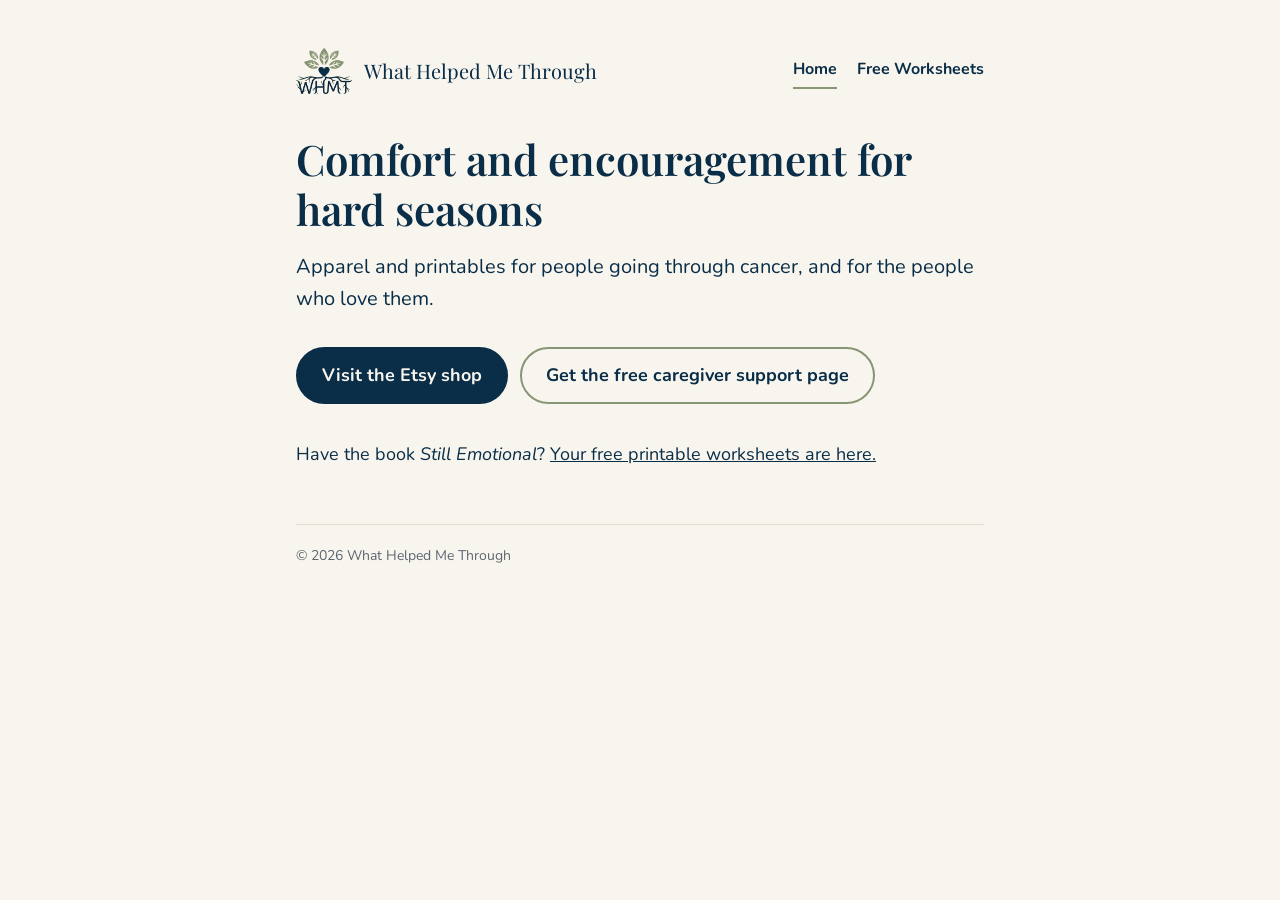
==== index.html @ 2ee6a208 "First version of the WHMT site: home, worksheets page, 404 Co-Authored-By: Claude Opus 5.5 <noreply@" ====
<!doctype html>
<html lang="en">
<head>
  <meta charset="utf-8">
  <meta name="viewport" content="width=device-width, initial-scale=1">
  <title>What Helped Me Through</title>
  <meta name="description" content="Apparel and printables for people going through cancer, and for the people who love them.">
  <link rel="icon" type="image/png" href="/assets/favicon.png">
  <link rel="apple-touch-icon" href="/assets/apple-touch-icon.png">
  <link rel="preconnect" href="https://fonts.googleapis.com">
  <link rel="preconnect" href="https://fonts.gstatic.com" crossorigin>
  <link href="https://fonts.googleapis.com/css2?family=Nunito:wght@400;700&family=Playfair+Display:wght@600&display=swap" rel="stylesheet">
  <link rel="stylesheet" href="/assets/style.css">
</head>
<body>
  <main class="wrap">
    <header class="site-header">
      <a class="brand" href="/">
        <img src="/assets/whmt-icon.png" alt="What Helped Me Through logo">
        <span>What Helped Me Through</span>
      </a>
      <nav class="site-nav" aria-label="Main">
        <a href="/" aria-current="page">Home</a>
        <a href="/worksheets/">Free Worksheets</a>
      </nav>
    </header>

    <h1>Comfort and encouragement for hard seasons</h1>
    <p class="lead">Apparel and printables for people going through cancer, and for the people who love them.</p>

    <div class="buttons">
      <a class="btn" href="https://www.etsy.com/shop/WhatHelpedMeThrough">Visit the Etsy shop</a>
      <a class="btn secondary" href="https://what-helped-me-through-dhsedz.subscribepage.io">Get the free caregiver support page</a>
    </div>

    <p>Have the book <em>Still Emotional</em>? <a href="/worksheets/">Your free printable worksheets are here.</a></p>

    <footer>
      &copy; 2026 What Helped Me Through
    </footer>
  </main>
</body>
</html>
---- assets/style.css ----
:root {
  --navy: #0A2E48;
  --sage: #889674;
  --sage-light: #C3CEAB;
  --cream: #F8F5EE;
  --paper: #FFFFFF;
  --gray: #5B6670;
  --line: #E4DED1;
}

* { box-sizing: border-box; }

html { -webkit-text-size-adjust: 100%; }

body {
  margin: 0;
  background: var(--cream);
  color: var(--navy);
  font-family: "Nunito", system-ui, -apple-system, "Segoe UI", sans-serif;
  font-size: 18px;
  line-height: 1.6;
}

a { color: var(--navy); }

.wrap {
  max-width: 720px;
  margin: 0 auto;
  padding: 48px 16px 32px;
}

.site-header {
  display: flex;
  align-items: center;
  justify-content: space-between;
  flex-wrap: wrap;
  gap: 12px 24px;
  margin-bottom: 40px;
}
.brand {
  display: flex;
  align-items: center;
  gap: 12px;
  text-decoration: none;
}
.site-nav { display: flex; gap: 20px; }
.site-nav a {
  font-weight: 700;
  font-size: 16px;
  text-decoration: none;
  padding: 4px 0;
  border-bottom: 2px solid transparent;
}
.site-nav a:hover, .site-nav a:focus-visible { border-bottom-color: var(--sage-light); }
.site-nav a[aria-current="page"] { border-bottom-color: var(--sage); }
.brand img { width: 56px; height: auto; }
.brand span {
  font-family: "Playfair Display", Georgia, serif;
  font-size: 20px;
}

h1 {
  font-family: "Playfair Display", Georgia, serif;
  font-weight: 600;
  font-size: clamp(30px, 6vw, 42px);
  line-height: 1.2;
  margin: 0 0 16px;
}

.eyebrow {
  font-size: 14px;
  font-weight: 700;
  letter-spacing: 0.12em;
  text-transform: uppercase;
  color: var(--sage);
  margin: 0 0 8px;
}

.lead { font-size: 20px; margin: 0 0 28px; }

.card {
  background: var(--paper);
  border: 1px solid var(--line);
  border-radius: 16px;
  padding: 28px;
  display: flex;
  gap: 28px;
  align-items: center;
}
.card img.cover {
  width: 140px;
  height: auto;
  border-radius: 4px;
  box-shadow: 0 4px 14px rgba(10, 46, 72, 0.18);
  flex-shrink: 0;
}

.btn {
  display: inline-block;
  background: var(--navy);
  color: var(--cream);
  text-decoration: none;
  font-weight: 700;
  padding: 12px 24px;
  border: 2px solid var(--navy);
  border-radius: 999px;
  margin: 4px 0;
}
.btn:hover, .btn:focus-visible { background: #133F60; }
.btn.secondary {
  background: transparent;
  color: var(--navy);
  border: 2px solid var(--sage);
}
.btn.secondary:hover, .btn.secondary:focus-visible { background: var(--sage-light); }

.small { font-size: 15px; color: var(--gray); margin: 12px 0 0; }

.note {
  margin-top: 32px;
  padding: 16px 20px;
  border-left: 4px solid var(--sage-light);
  font-size: 16px;
  color: var(--gray);
}

.buttons { display: flex; flex-wrap: wrap; gap: 12px; margin: 8px 0 32px; }

footer {
  margin-top: 56px;
  padding-top: 20px;
  border-top: 1px solid var(--line);
  font-size: 14px;
  color: var(--gray);
}

@media (max-width: 560px) {
  .wrap { padding-top: 32px; }
  .card { flex-direction: column; text-align: center; padding: 24px 16px; }
  .card img.cover { width: 120px; }
}
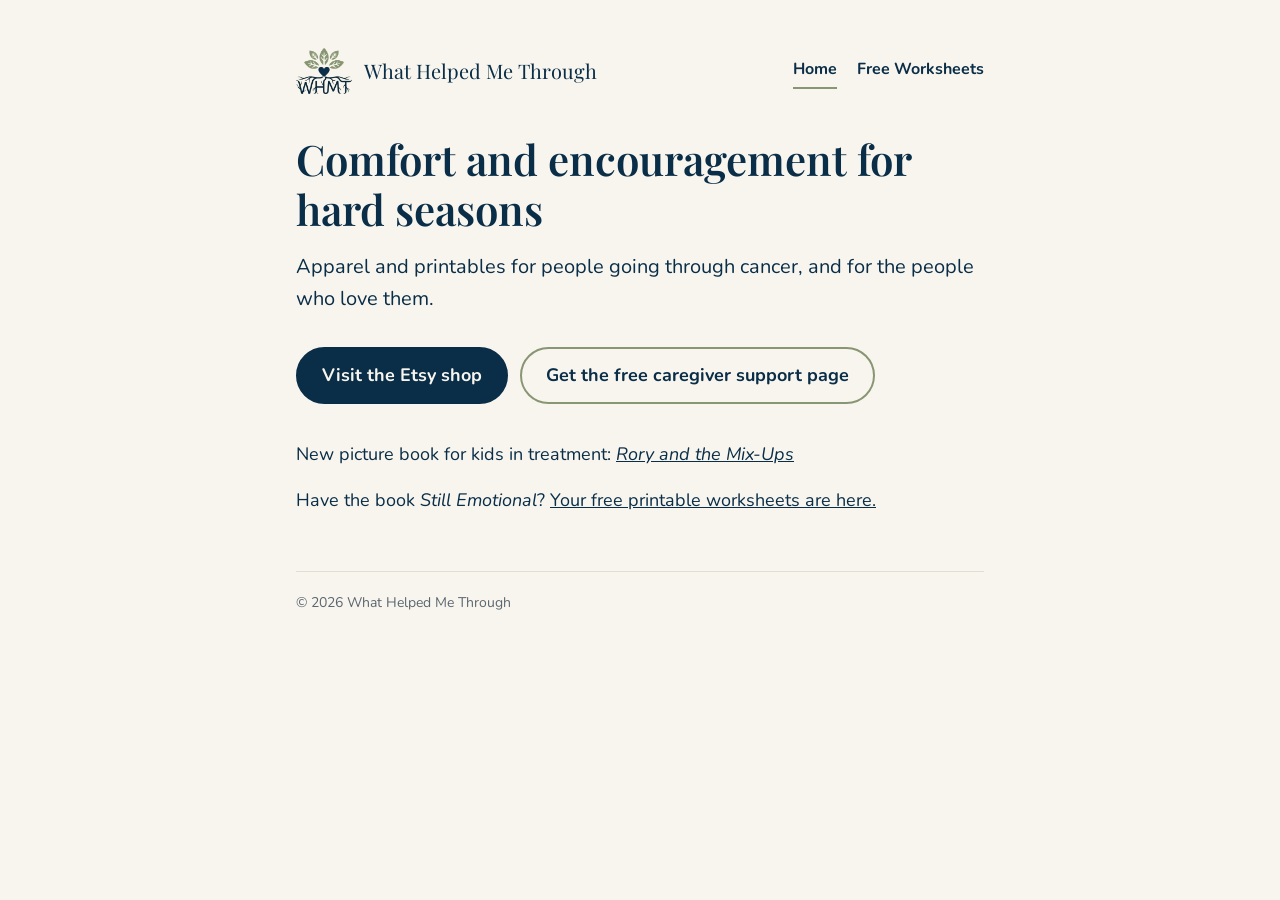
==== commit d69fbcb3: "Add Rory and the Mix-Ups book page and home page link Book page at books/rory/ with the live Amazon " ====
--- a/index.html
+++ b/index.html
@@ -5,23 +5,23 @@
   <meta name="viewport" content="width=device-width, initial-scale=1">
   <title>What Helped Me Through</title>
   <meta name="description" content="Apparel and printables for people going through cancer, and for the people who love them.">
-  <link rel="icon" type="image/png" href="/assets/favicon.png">
-  <link rel="apple-touch-icon" href="/assets/apple-touch-icon.png">
+  <link rel="icon" type="image/png" href="assets/favicon.png">
+  <link rel="apple-touch-icon" href="assets/apple-touch-icon.png">
   <link rel="preconnect" href="https://fonts.googleapis.com">
   <link rel="preconnect" href="https://fonts.gstatic.com" crossorigin>
   <link href="https://fonts.googleapis.com/css2?family=Nunito:wght@400;700&family=Playfair+Display:wght@600&display=swap" rel="stylesheet">
-  <link rel="stylesheet" href="/assets/style.css">
+  <link rel="stylesheet" href="assets/style.css">
 </head>
 <body>
   <main class="wrap">
     <header class="site-header">
-      <a class="brand" href="/">
-        <img src="/assets/whmt-icon.png" alt="What Helped Me Through logo">
+      <a class="brand" href="./">
+        <img src="assets/whmt-icon.png" alt="What Helped Me Through logo">
         <span>What Helped Me Through</span>
       </a>
       <nav class="site-nav" aria-label="Main">
-        <a href="/" aria-current="page">Home</a>
-        <a href="/worksheets/">Free Worksheets</a>
+        <a href="./" aria-current="page">Home</a>
+        <a href="worksheets/">Free Worksheets</a>
       </nav>
     </header>
 
@@ -33,7 +33,9 @@
       <a class="btn secondary" href="https://what-helped-me-through-dhsedz.subscribepage.io">Get the free caregiver support page</a>
     </div>
 
-    <p>Have the book <em>Still Emotional</em>? <a href="/worksheets/">Your free printable worksheets are here.</a></p>
+    <p>New picture book for kids in treatment: <a href="books/rory/"><em>Rory and the Mix&#8209;Ups</em></a></p>
+
+    <p>Have the book <em>Still Emotional</em>? <a href="worksheets/">Your free printable worksheets are here.</a></p>
 
     <footer>
       &copy; 2026 What Helped Me Through
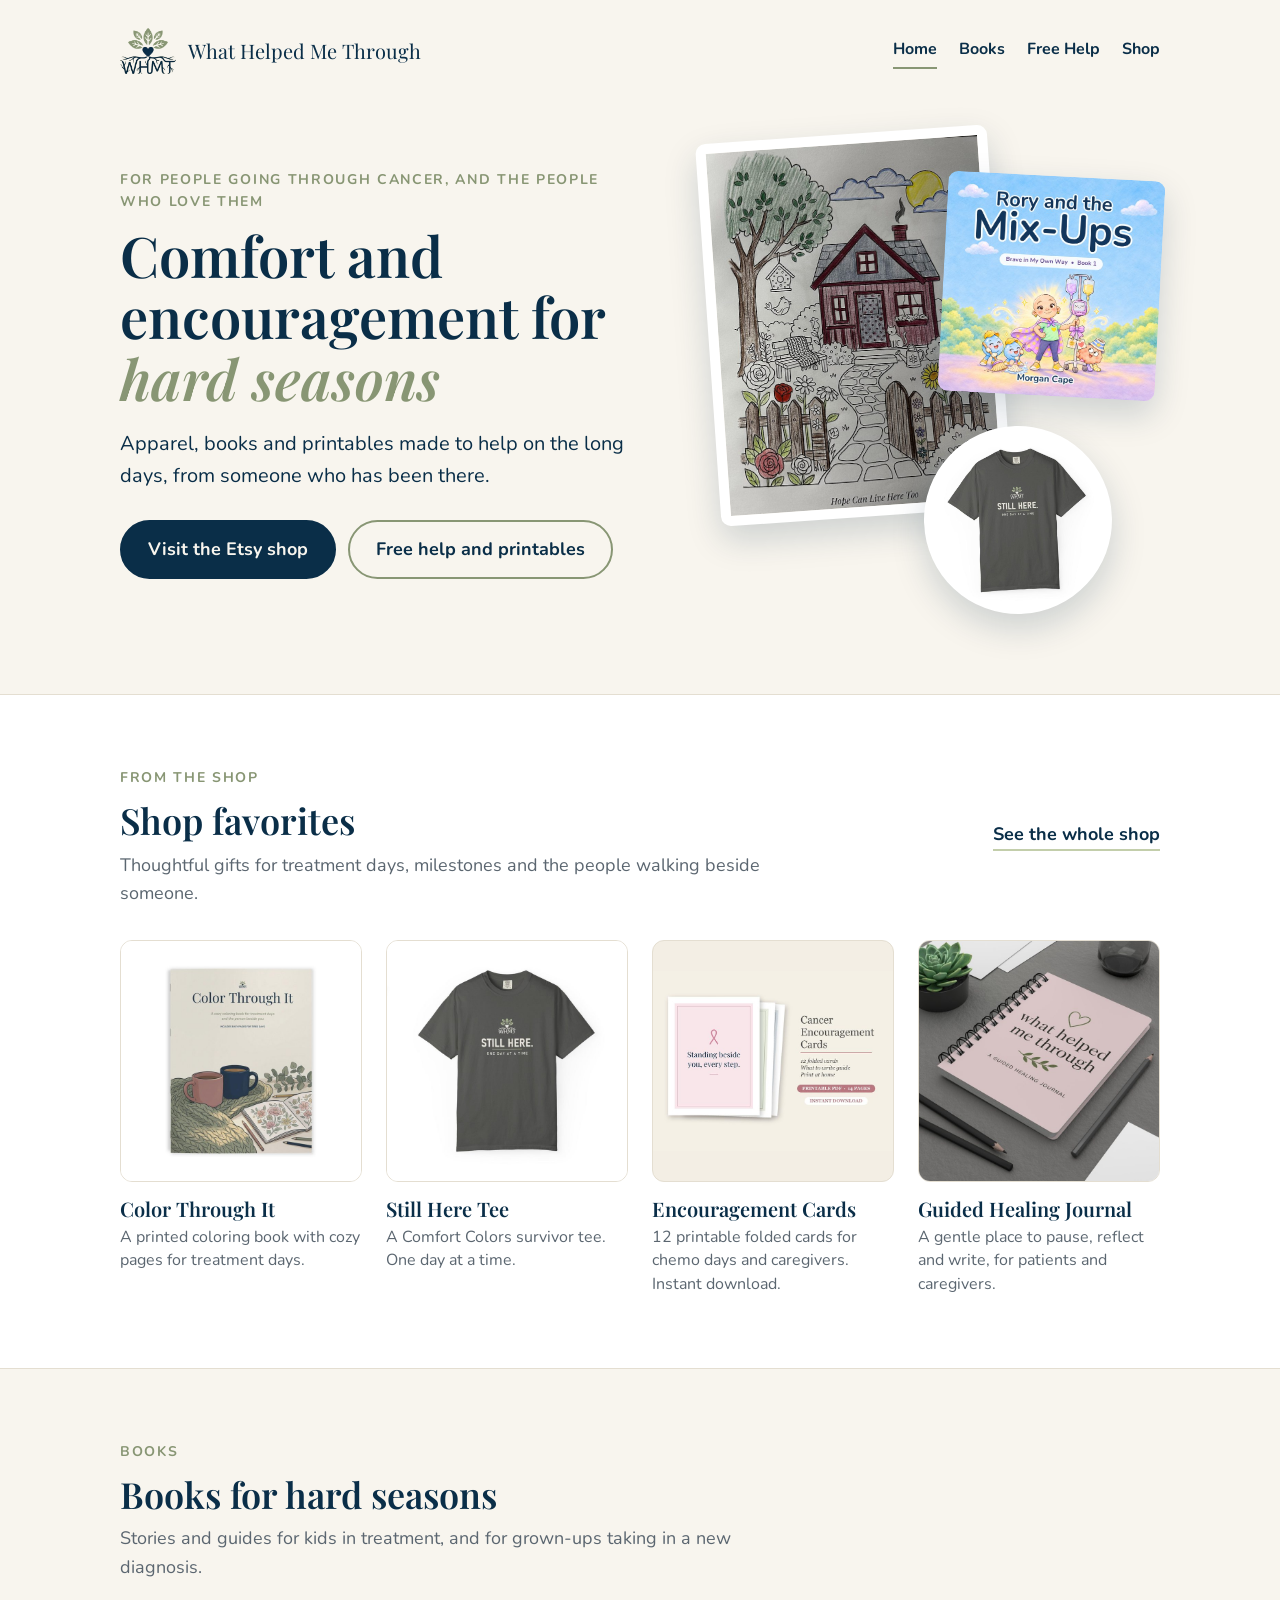
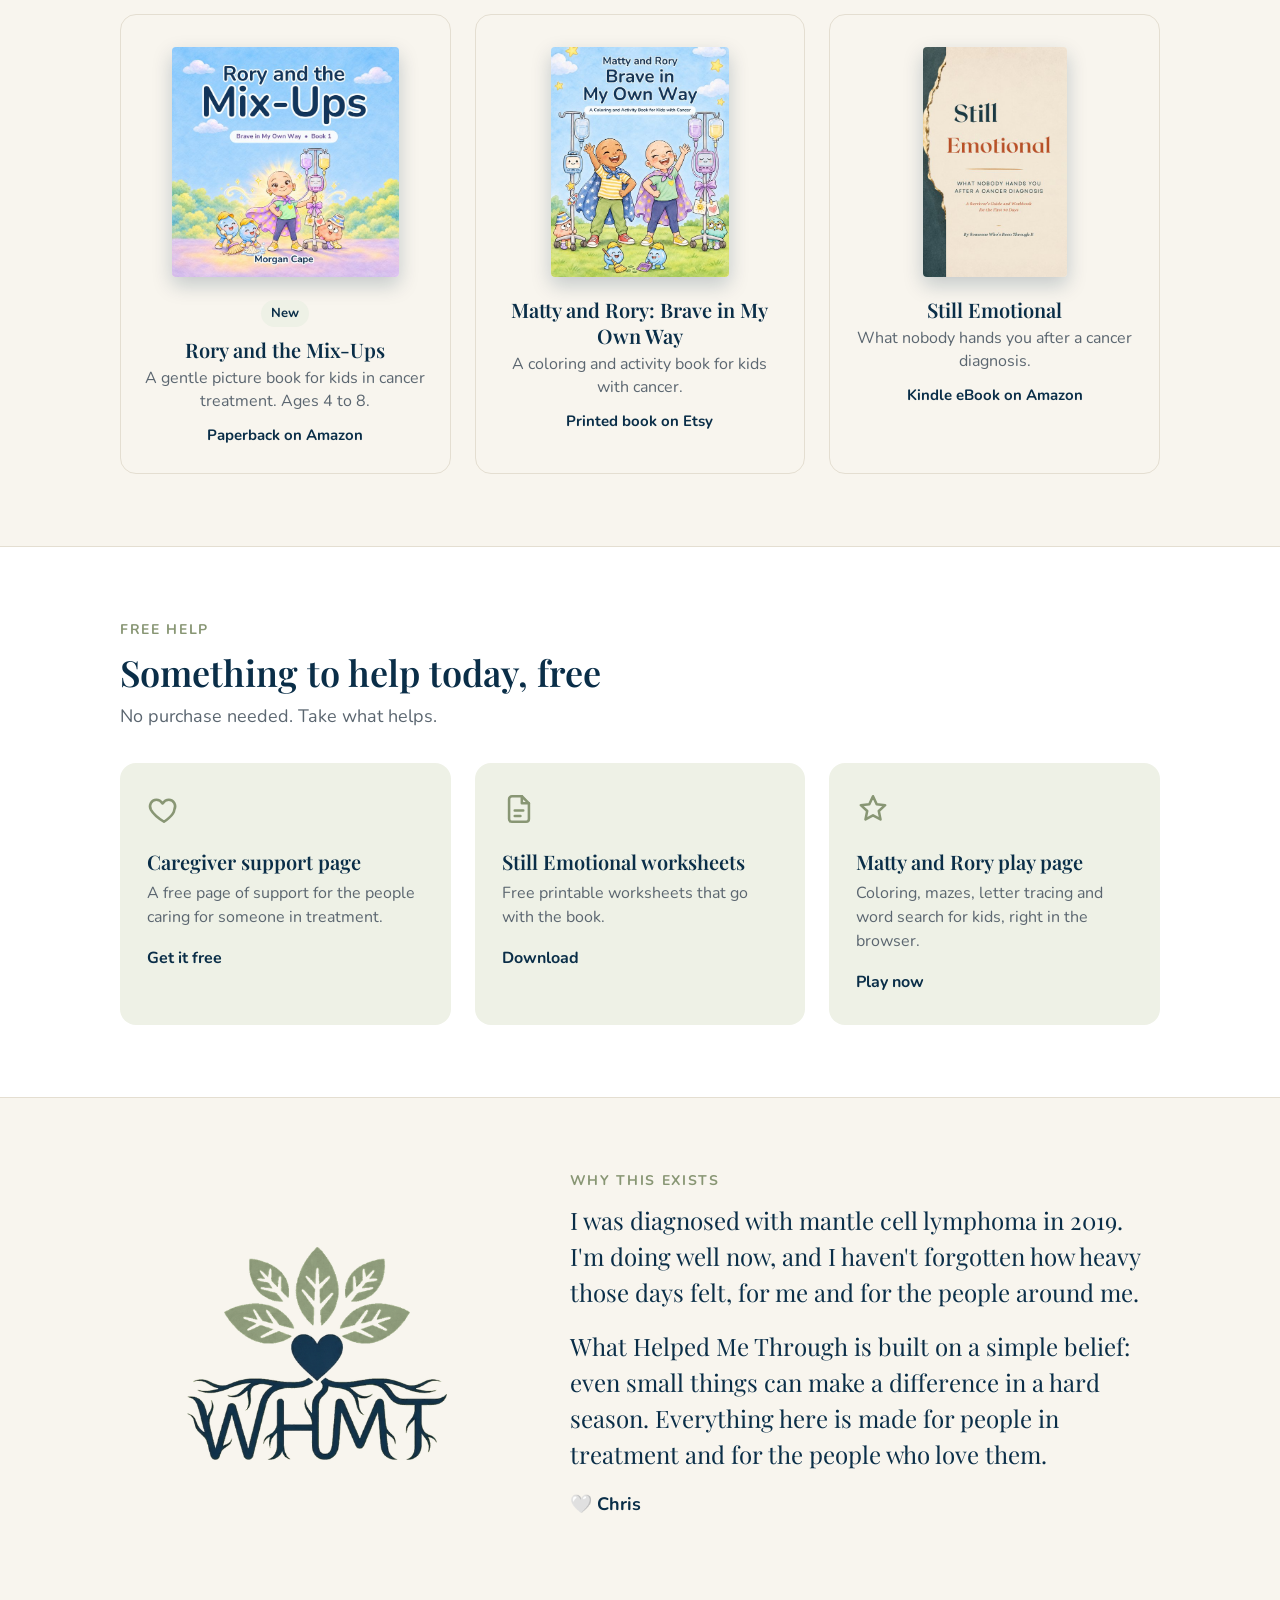
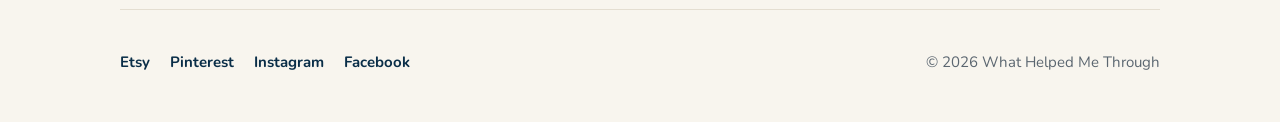
==== commit 3889fe9c: "Redesign the home page and share one menu across pages New home page: photo hero, shop favorites (pi" ====
--- a/index.html
+++ b/index.html
@@ -3,17 +3,191 @@
 <head>
   <meta charset="utf-8">
   <meta name="viewport" content="width=device-width, initial-scale=1">
-  <title>What Helped Me Through</title>
-  <meta name="description" content="Apparel and printables for people going through cancer, and for the people who love them.">
+  <title>What Helped Me Through | Comfort and encouragement for hard seasons</title>
+  <meta name="description" content="Apparel, books and printables for people going through cancer, and for the people who love them.">
   <link rel="icon" type="image/png" href="assets/favicon.png">
   <link rel="apple-touch-icon" href="assets/apple-touch-icon.png">
+  <meta property="og:title" content="What Helped Me Through">
+  <meta property="og:description" content="Apparel, books and printables for people going through cancer, and for the people who love them.">
+  <meta property="og:image" content="https://whathelpedmethrough.com/assets/home/colored-page.jpg">
   <link rel="preconnect" href="https://fonts.googleapis.com">
   <link rel="preconnect" href="https://fonts.gstatic.com" crossorigin>
-  <link href="https://fonts.googleapis.com/css2?family=Nunito:wght@400;700&family=Playfair+Display:wght@600&display=swap" rel="stylesheet">
-  <link rel="stylesheet" href="assets/style.css">
+  <link href="https://fonts.googleapis.com/css2?family=Nunito:wght@400;700&family=Playfair+Display:ital,wght@0,600;1,600&display=swap" rel="stylesheet">
+  <style>
+    :root {
+      --navy: #0A2E48;
+      --sage: #889674;
+      --sage-light: #C3CEAB;
+      --sage-wash: #EEF1E6;
+      --cream: #F8F5EE;
+      --paper: #FFFFFF;
+      --gray: #5B6670;
+      --line: #E4DED1;
+    }
+    * { box-sizing: border-box; }
+    html { -webkit-text-size-adjust: 100%; }
+    body {
+      margin: 0;
+      background: var(--cream);
+      color: var(--navy);
+      font-family: "Nunito", system-ui, -apple-system, "Segoe UI", sans-serif;
+      font-size: 18px;
+      line-height: 1.6;
+    }
+    a { color: var(--navy); }
+    img { max-width: 100%; display: block; }
+    .wrap { max-width: 1080px; margin: 0 auto; padding: 0 20px; }
+
+    /* Header */
+    .site-header {
+      display: flex; align-items: center; justify-content: space-between;
+      flex-wrap: wrap; gap: 12px 24px; padding: 28px 0;
+    }
+    .brand { display: flex; align-items: center; gap: 12px; text-decoration: none; }
+    .brand img { width: 56px; height: auto; }
+    .brand span { font-family: "Playfair Display", Georgia, serif; font-size: 20px; }
+    .site-nav { display: flex; gap: 22px; flex-wrap: wrap; }
+    .site-nav a {
+      font-weight: 700; font-size: 16px; text-decoration: none;
+      padding: 4px 0; border-bottom: 2px solid transparent;
+    }
+    .site-nav a:hover, .site-nav a:focus-visible { border-bottom-color: var(--sage-light); }
+    .site-nav a[aria-current="page"] { border-bottom-color: var(--sage); }
+
+    /* Type */
+    h1, h2, h3 { font-family: "Playfair Display", Georgia, serif; font-weight: 600; margin: 0; }
+    h1 { font-size: clamp(36px, 5.4vw, 56px); line-height: 1.1; margin-bottom: 20px; }
+    h1 em { color: var(--sage); }
+    h2 { font-size: clamp(28px, 3.6vw, 36px); line-height: 1.2; margin-bottom: 8px; }
+    h3 { font-size: 20px; line-height: 1.3; margin-bottom: 4px; }
+    .eyebrow {
+      font-size: 14px; font-weight: 700; letter-spacing: 0.12em; text-transform: uppercase;
+      color: var(--sage); margin: 0 0 10px;
+    }
+    .lead { font-size: 20px; margin: 0 0 28px; max-width: 34em; }
+    .section-intro { color: var(--gray); margin: 0 0 32px; max-width: 36em; }
+
+    /* Buttons */
+    .buttons { display: flex; flex-wrap: wrap; gap: 12px; }
+    .btn {
+      display: inline-block; background: var(--navy); color: var(--cream);
+      text-decoration: none; font-weight: 700; padding: 13px 26px;
+      border: 2px solid var(--navy); border-radius: 999px;
+    }
+    .btn:hover, .btn:focus-visible { background: #133F60; }
+    .btn.secondary { background: transparent; color: var(--navy); border-color: var(--sage); }
+    .btn.secondary:hover, .btn.secondary:focus-visible { background: var(--sage-light); }
+
+    /* Hero */
+    .hero {
+      display: grid; grid-template-columns: 1.05fr 0.95fr; gap: 48px;
+      align-items: center; padding: 32px 0 80px;
+    }
+    .collage { position: relative; height: 480px; }
+    .collage figure { position: absolute; margin: 0; }
+    .collage img {
+      border-radius: 10px; box-shadow: 0 14px 34px rgba(10, 46, 72, 0.18);
+      background: var(--paper);
+    }
+    .collage .page { width: 62%; left: 4%; top: 0; transform: rotate(-4deg); }
+    .collage .page img { border: 10px solid var(--paper); }
+    .collage .book { width: 46%; right: 0; top: 42px; transform: rotate(3deg); }
+    .collage .tee { width: 40%; right: 10%; bottom: 0; transform: rotate(-2deg); }
+    .collage .tee img { border-radius: 50%; }
+
+    /* Sections */
+    section { padding: 72px 0; }
+    .band { background: var(--paper); border-top: 1px solid var(--line); border-bottom: 1px solid var(--line); }
+    .section-head { display: flex; justify-content: space-between; align-items: end; gap: 16px; flex-wrap: wrap; }
+    .text-link { font-weight: 700; text-decoration: none; border-bottom: 2px solid var(--sage-light); }
+    .text-link:hover { border-bottom-color: var(--sage); }
+
+    /* Product cards */
+    .grid { display: grid; gap: 24px; }
+    .grid.four { grid-template-columns: repeat(4, 1fr); }
+    .grid.three { grid-template-columns: repeat(3, 1fr); }
+    .product { text-decoration: none; display: block; }
+    .product img {
+      width: 100%; aspect-ratio: 1; object-fit: cover; border-radius: 12px;
+      border: 1px solid var(--line); background: var(--paper);
+      transition: transform .2s ease, box-shadow .2s ease;
+    }
+    .product:hover img, .product:focus-visible img { transform: translateY(-3px); box-shadow: 0 12px 26px rgba(10,46,72,.14); }
+    .product h3 { margin-top: 14px; }
+    .product p { margin: 0; font-size: 16px; color: var(--gray); line-height: 1.45; }
+
+    /* Books */
+    .book-card {
+      text-decoration: none; display: flex; flex-direction: column; align-items: center; text-align: center;
+      background: var(--cream); border: 1px solid var(--line); border-radius: 16px; padding: 32px 24px 26px;
+      transition: box-shadow .2s ease;
+    }
+    .book-card:hover, .book-card:focus-visible { box-shadow: 0 12px 26px rgba(10,46,72,.12); }
+    .book-card .cover {
+      height: 230px; width: auto; border-radius: 4px; margin-bottom: 20px;
+      box-shadow: 0 8px 20px rgba(10, 46, 72, 0.22);
+    }
+    .book-card p { margin: 0; font-size: 16px; color: var(--gray); line-height: 1.45; }
+    .book-card .where { margin-top: 12px; font-weight: 700; color: var(--navy); font-size: 15px; }
+    .tag {
+      display: inline-block; background: var(--sage-wash); color: var(--navy); font-size: 13px; font-weight: 700;
+      padding: 3px 10px; border-radius: 999px; margin-bottom: 10px;
+    }
+
+    /* Free help */
+    .help {
+      text-decoration: none; display: block; background: var(--sage-wash); border-radius: 16px;
+      padding: 28px 26px; border: 1px solid transparent; transition: border-color .2s ease;
+    }
+    .help:hover, .help:focus-visible { border-color: var(--sage); }
+    .help p { margin: 6px 0 14px; font-size: 16px; color: var(--gray); line-height: 1.5; }
+    .help .go { font-weight: 700; font-size: 16px; }
+    .help svg { width: 34px; height: 34px; margin-bottom: 14px; color: var(--sage); }
+
+    /* Founder note */
+    .story { display: grid; grid-template-columns: 0.8fr 1.2fr; gap: 56px; align-items: center; }
+    .story blockquote {
+      margin: 0; font-family: "Playfair Display", Georgia, serif; font-size: clamp(20px, 2.2vw, 24px);
+      line-height: 1.5;
+    }
+    .story blockquote p { margin: 0 0 18px; }
+    .signoff { font-family: "Nunito", sans-serif; font-weight: 700; font-size: 18px; }
+    .story-mark { display: flex; justify-content: center; }
+    .story-mark img { width: min(260px, 70%); opacity: .95; }
+
+    /* Footer */
+    footer { padding: 40px 0 48px; border-top: 1px solid var(--line); font-size: 15px; color: var(--gray); }
+    .foot { display: flex; justify-content: space-between; gap: 16px; flex-wrap: wrap; align-items: center; }
+    .social { display: flex; gap: 20px; flex-wrap: wrap; }
+    .social a { color: var(--navy); font-weight: 700; text-decoration: none; }
+    .social a:hover { text-decoration: underline; }
+
+    @media (max-width: 900px) {
+      .grid.four { grid-template-columns: repeat(2, 1fr); }
+      .grid.three { grid-template-columns: 1fr; }
+      .book-card { flex-direction: row; text-align: left; gap: 20px; padding: 20px; }
+      .book-card .cover { height: 150px; margin: 0; }
+    }
+    @media (max-width: 760px) {
+      .hero { grid-template-columns: 1fr; gap: 24px; padding-bottom: 56px; }
+      .collage { height: 380px; max-width: 420px; width: 100%; margin: 0 auto; }
+      .story { grid-template-columns: 1fr; gap: 28px; }
+      .story-mark img { width: 140px; }
+      section { padding: 56px 0; }
+    }
+    @media (max-width: 480px) {
+      body { font-size: 17px; }
+      .site-header { padding: 20px 0; }
+      .collage { height: 320px; }
+      .grid.four { gap: 16px; }
+      .product h3 { font-size: 17px; }
+      .product p { font-size: 15px; }
+      .book-card .cover { height: 120px; }
+    }
+  </style>
 </head>
 <body>
-  <main class="wrap">
+  <div class="wrap">
     <header class="site-header">
       <a class="brand" href="./">
         <img src="assets/whmt-icon.png" alt="What Helped Me Through logo">
@@ -21,25 +195,154 @@
       </a>
       <nav class="site-nav" aria-label="Main">
         <a href="./" aria-current="page">Home</a>
-        <a href="worksheets/">Free Worksheets</a>
+        <a href="#books">Books</a>
+        <a href="#free-help">Free Help</a>
+        <a href="https://www.etsy.com/shop/WhatHelpedMeThrough">Shop</a>
       </nav>
     </header>
 
-    <h1>Comfort and encouragement for hard seasons</h1>
-    <p class="lead">Apparel and printables for people going through cancer, and for the people who love them.</p>
-
-    <div class="buttons">
-      <a class="btn" href="https://www.etsy.com/shop/WhatHelpedMeThrough">Visit the Etsy shop</a>
-      <a class="btn secondary" href="https://what-helped-me-through-dhsedz.subscribepage.io">Get the free caregiver support page</a>
-    </div>
-
-    <p>New picture book for kids in treatment: <a href="books/rory/"><em>Rory and the Mix&#8209;Ups</em></a></p>
-
-    <p>Have the book <em>Still Emotional</em>? <a href="worksheets/">Your free printable worksheets are here.</a></p>
-
+    <div class="hero">
+      <div>
+        <p class="eyebrow">For people going through cancer, and the people who love them</p>
+        <h1>Comfort and encouragement for <em>hard seasons</em></h1>
+        <p class="lead">Apparel, books and printables made to help on the long days, from someone who has been there.</p>
+        <div class="buttons">
+          <a class="btn" href="https://www.etsy.com/shop/WhatHelpedMeThrough">Visit the Etsy shop</a>
+          <a class="btn secondary" href="#free-help">Free help and printables</a>
+        </div>
+      </div>
+      <div class="collage" aria-hidden="true">
+        <figure class="page"><img src="assets/home/colored-page.jpg" alt=""></figure>
+        <figure class="book"><img src="assets/rory/cover.jpg" alt=""></figure>
+        <figure class="tee"><img src="assets/home/sh-1.jpg" alt=""></figure>
+      </div>
+    </div>
+  </div>
+
+  <section class="band" id="shop">
+    <div class="wrap">
+      <div class="section-head">
+        <div>
+          <p class="eyebrow">From the shop</p>
+          <h2>Shop favorites</h2>
+        </div>
+        <a class="text-link" href="https://www.etsy.com/shop/WhatHelpedMeThrough">See the whole shop</a>
+      </div>
+      <p class="section-intro">Thoughtful gifts for treatment days, milestones and the people walking beside someone.</p>
+      <div class="grid four">
+        <a class="product" href="https://www.etsy.com/listing/4587698803">
+          <img src="assets/home/ct-1.jpg" alt="Color Through It printed coloring book cover" loading="lazy">
+          <h3>Color Through It</h3>
+          <p>A printed coloring book with cozy pages for treatment days.</p>
+        </a>
+        <a class="product" href="https://www.etsy.com/listing/4592659868">
+          <img src="assets/home/sh-1.jpg" alt="Dark gray Still Here tee that reads One day at a time" loading="lazy">
+          <h3>Still Here Tee</h3>
+          <p>A Comfort Colors survivor tee. One day at a time.</p>
+        </a>
+        <a class="product" href="https://www.etsy.com/listing/4582479578">
+          <img src="assets/home/ec-1.jpg" style="object-fit: contain; background: #F3EEE4;" alt="Printable cancer encouragement cards, one reading Standing beside you, every step" loading="lazy">
+          <h3>Encouragement Cards</h3>
+          <p>12 printable folded cards for chemo days and caregivers. Instant download.</p>
+        </a>
+        <a class="product" href="https://www.etsy.com/listing/4510691491">
+          <img src="assets/home/gj-1.jpg" alt="Blush Guided Healing Journal with the What Helped Me Through title" loading="lazy">
+          <h3>Guided Healing Journal</h3>
+          <p>A gentle place to pause, reflect and write, for patients and caregivers.</p>
+        </a>
+      </div>
+    </div>
+  </section>
+
+  <section id="books">
+    <div class="wrap">
+      <p class="eyebrow">Books</p>
+      <h2>Books for hard seasons</h2>
+      <p class="section-intro">Stories and guides for kids in treatment, and for grown-ups taking in a new diagnosis.</p>
+      <div class="grid three">
+        <a class="book-card" href="books/rory/">
+          <img class="cover" src="assets/rory/cover.jpg" alt="Cover of Rory and the Mix-Ups" loading="lazy">
+          <div>
+            <span class="tag">New</span>
+            <h3>Rory and the Mix-Ups</h3>
+            <p>A gentle picture book for kids in cancer treatment. Ages 4 to 8.</p>
+            <p class="where">Paperback on Amazon</p>
+          </div>
+        </a>
+        <a class="book-card" href="https://www.etsy.com/listing/4624206444">
+          <img class="cover" src="assets/home/matty-rory.jpg" alt="Cover of Matty and Rory: Brave in My Own Way" loading="lazy">
+          <div>
+            <h3>Matty and Rory: Brave in My Own Way</h3>
+            <p>A coloring and activity book for kids with cancer.</p>
+            <p class="where">Printed book on Etsy</p>
+          </div>
+        </a>
+        <a class="book-card" href="https://www.amazon.com/dp/B0H9J9F15C">
+          <img class="cover" src="assets/still-emotional-cover.jpg" alt="Cover of Still Emotional" loading="lazy">
+          <div>
+            <h3>Still Emotional</h3>
+            <p>What nobody hands you after a cancer diagnosis.</p>
+            <p class="where">Kindle eBook on Amazon</p>
+          </div>
+        </a>
+      </div>
+    </div>
+  </section>
+
+  <section class="band" id="free-help">
+    <div class="wrap">
+      <p class="eyebrow">Free help</p>
+      <h2>Something to help today, free</h2>
+      <p class="section-intro">No purchase needed. Take what helps.</p>
+      <div class="grid three">
+        <a class="help" href="https://what-helped-me-through-dhsedz.subscribepage.io">
+          <svg viewBox="0 0 24 24" fill="none" stroke="currentColor" stroke-width="1.8" stroke-linecap="round" stroke-linejoin="round"><path d="M12 21s-7-4.4-9.3-8.6C1.1 9.3 3 5.5 6.6 5.5c2 0 3.4 1.1 4.4 2.6 1-1.5 2.4-2.6 4.4-2.6 3.6 0 5.5 3.8 3.9 6.9C19 16.6 12 21 12 21z"/></svg>
+          <h3>Caregiver support page</h3>
+          <p>A free page of support for the people caring for someone in treatment.</p>
+          <span class="go">Get it free</span>
+        </a>
+        <a class="help" href="worksheets/">
+          <svg viewBox="0 0 24 24" fill="none" stroke="currentColor" stroke-width="1.8" stroke-linecap="round" stroke-linejoin="round"><path d="M14 3H7a2 2 0 0 0-2 2v14a2 2 0 0 0 2 2h10a2 2 0 0 0 2-2V8z"/><path d="M14 3v5h5M9 13h6M9 17h4"/></svg>
+          <h3>Still Emotional worksheets</h3>
+          <p>Free printable worksheets that go with the book.</p>
+          <span class="go">Download</span>
+        </a>
+        <a class="help" href="play/matty-rory/">
+          <svg viewBox="0 0 24 24" fill="none" stroke="currentColor" stroke-width="1.8" stroke-linecap="round" stroke-linejoin="round"><path d="M12 3l2.6 5.6 6 .7-4.5 4.1 1.2 6L12 16.5 6.7 19.4l1.2-6L3.4 9.3l6-.7z"/></svg>
+          <h3>Matty and Rory play page</h3>
+          <p>Coloring, mazes, letter tracing and word search for kids, right in the browser.</p>
+          <span class="go">Play now</span>
+        </a>
+      </div>
+    </div>
+  </section>
+
+  <section id="story">
+    <div class="wrap story">
+      <div class="story-mark"><img src="assets/whmt-icon.png" alt="" loading="lazy"></div>
+      <div>
+        <p class="eyebrow">Why this exists</p>
+        <blockquote>
+          <p>I was diagnosed with mantle cell lymphoma in 2019. I'm doing well now, and I haven't forgotten how heavy those days felt, for me and for the people around me.</p>
+          <p>What Helped Me Through is built on a simple belief: even small things can make a difference in a hard season. Everything here is made for people in treatment and for the people who love them.</p>
+        </blockquote>
+        <p class="signoff">🤍 Chris</p>
+      </div>
+    </div>
+  </section>
+
+  <div class="wrap">
     <footer>
-      &copy; 2026 What Helped Me Through
+      <div class="foot">
+        <div class="social">
+          <a href="https://www.etsy.com/shop/WhatHelpedMeThrough">Etsy</a>
+          <a href="https://www.pinterest.com/whathelpedmethrough/">Pinterest</a>
+          <a href="https://www.instagram.com/whathelpedmethrough/">Instagram</a>
+          <a href="https://www.facebook.com/WhatHelpedMeThrough">Facebook</a>
+        </div>
+        <div>&copy; 2026 What Helped Me Through</div>
+      </div>
     </footer>
-  </main>
+  </div>
 </body>
 </html>
